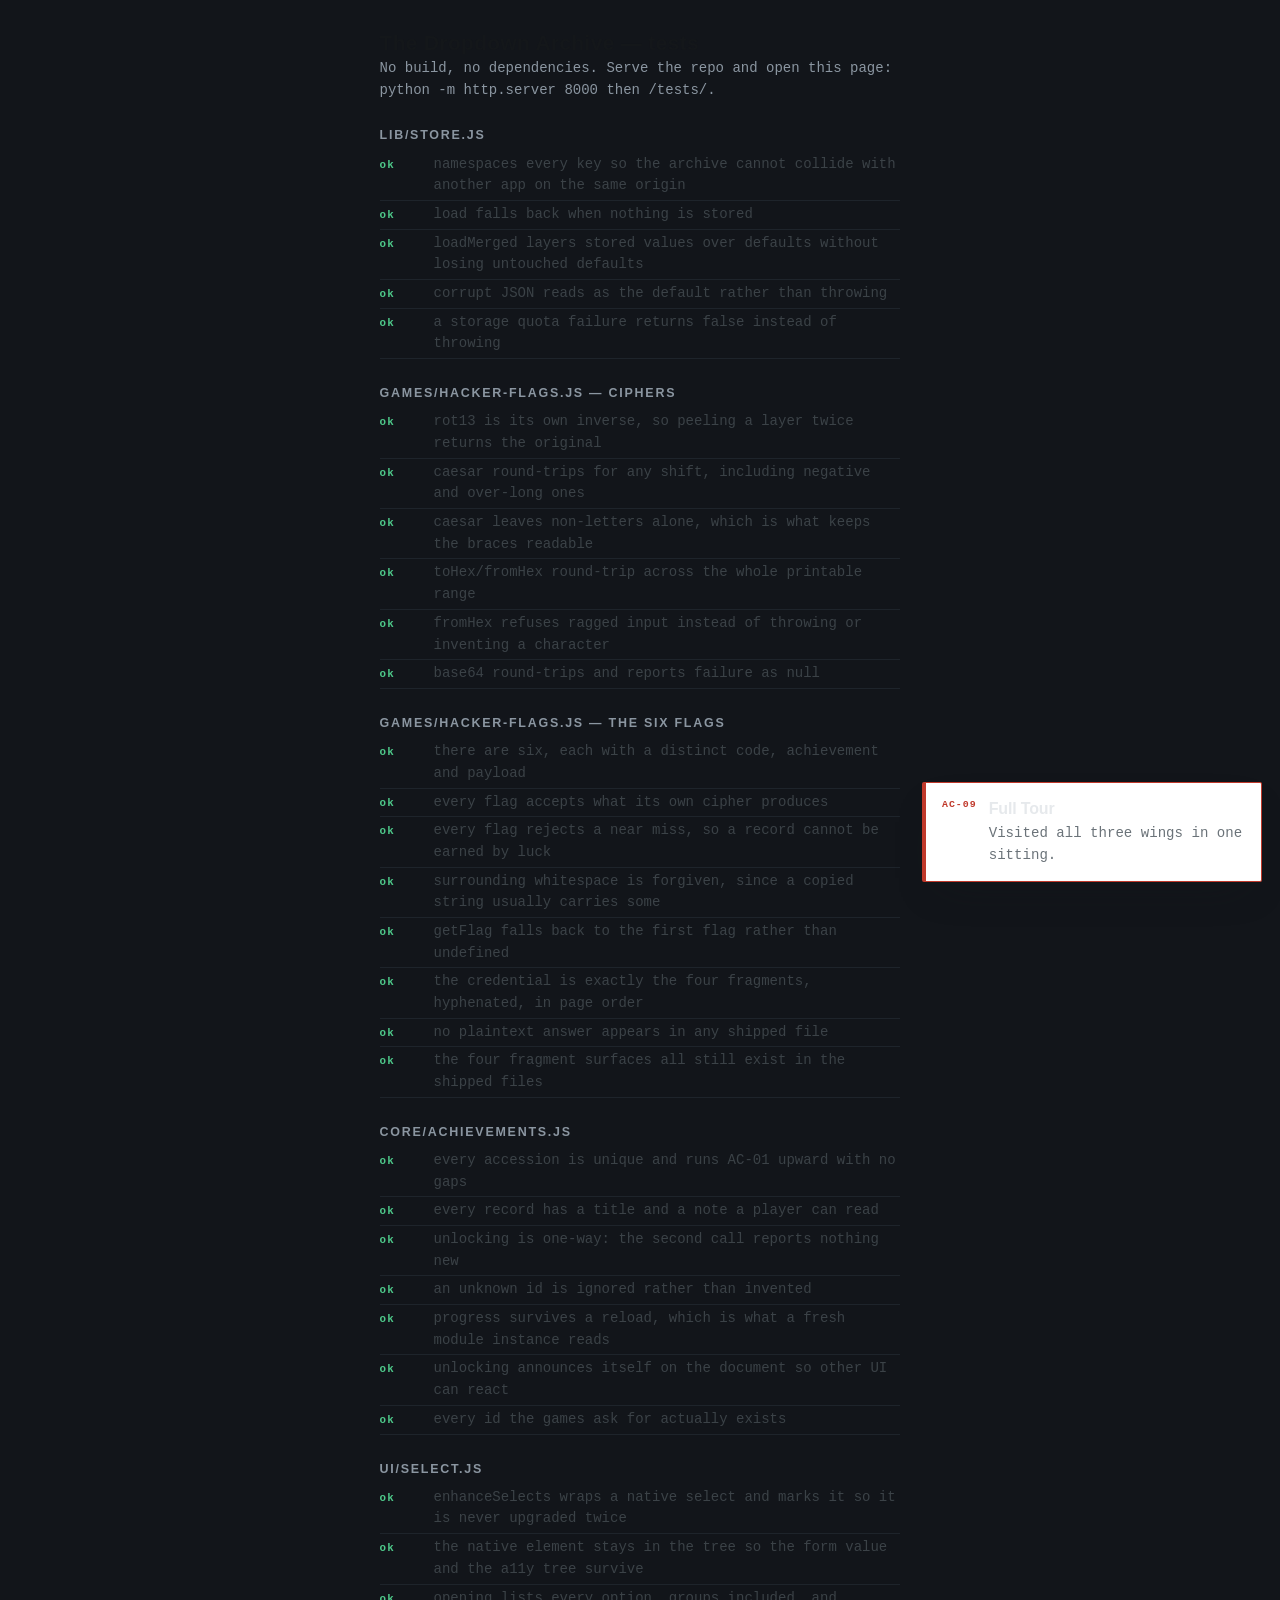
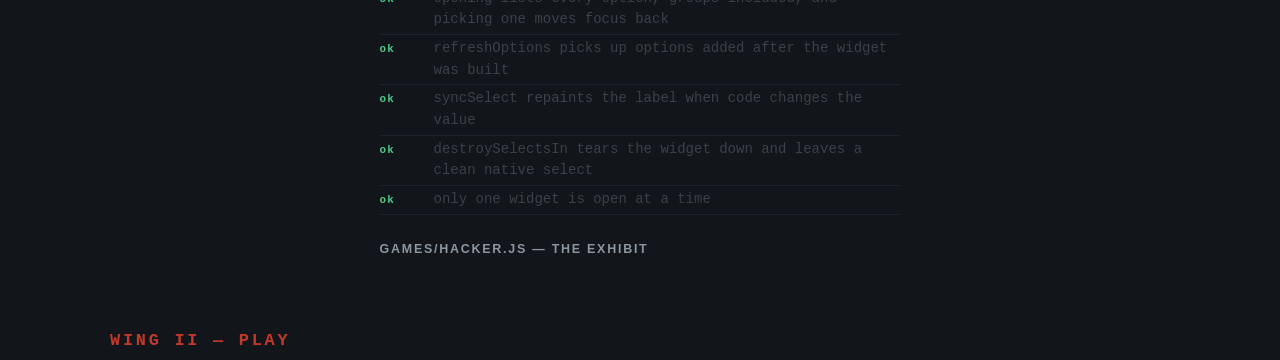
==== tests/index.html @ e746da43 "test: a buildless suite at /tests/, and the three bugs it found on its first run The site has no bui" ====
<!DOCTYPE html>
<html lang="en">
<head>
    <meta charset="utf-8">
    <meta name="viewport" content="width=device-width, initial-scale=1">
    <meta name="robots" content="noindex">
    <title>Tests — The Dropdown Archive</title>
    <!-- The shipped stylesheets, so a layout assertion measures the real CSS. -->
    <link rel="stylesheet" href="../css/tokens.css">
    <link rel="stylesheet" href="../css/main.css">
    <link rel="stylesheet" href="../css/nav.css">
    <link rel="stylesheet" href="../css/select.css">
    <link rel="stylesheet" href="../css/games.css">
    <style>
        /* The runner's own chrome, declared last so it survives whatever the
           site stylesheets do to p, h2 and body. A stylesheet that breaks the
           report is still visible; a stylesheet that breaks an exhibit is
           caught by the layout assertions. */
        body {
            margin: 0;
            padding: 32px 24px 96px;
            background: #12151a;
            color: #e6e9ec;
            font: 14px/1.55 ui-monospace, SFMono-Regular, Consolas, monospace;
        }

        main { max-width: 76ch; margin: 0 auto; }

        h1 { font-size: 1.3rem; letter-spacing: 0.02em; margin: 0 0 4px; }
        h2 { font-size: 0.78rem; letter-spacing: 0.14em; text-transform: uppercase; color: #8b96a1; margin: 28px 0 8px; }
        p { margin: 0; }
        .lede { color: #8b96a1; margin-bottom: 8px; }

        .row { display: grid; grid-template-columns: 44px 1fr; gap: 10px; padding: 3px 0; border-bottom: 1px solid #1e242b; align-items: baseline; }
        .row b { font-size: 0.68rem; letter-spacing: 0.1em; color: #4ec98a; }
        .row.is-fail b { color: #ff6b6b; }
        .row code { grid-column: 2; color: #ffb454; word-break: break-word; }
        .summary { margin-top: 22px; font-weight: 700; color: #4ec98a; }
        .summary.is-fail { color: #ff6b6b; }

        /* Games measure their own subtree, so the host has to be laid out. */
        .test-host { display: block; }
    </style>
</head>
<body>
    <main>
        <h1>The Dropdown Archive — tests</h1>
        <p class="lede">No build, no dependencies. Serve the repo and open this page:
            <code>python -m http.server 8000</code> then <code>/tests/</code>.</p>
        <div data-report></div>
    </main>

    <script type="module">
        import { run } from "./harness.js";
        import "./cases/store.js";
        import "./cases/ciphers.js";
        import "./cases/achievements.js";
        import "./cases/select.js";
        import "./cases/hacker.js";
        import "./cases/find-path.js";
        import "./cases/lazy-drop.js";
        import "./cases/docs.js";

        await run();
    </script>
</body>
</html>
---- css/tokens.css ----
@charset "utf-8";
/* ============================================================
   THE DROPDOWN ARCHIVE — tokens.css
   Design system for the whole archive. Every wing (Education,
   Games, Retro) derives its colour and type from this file and
   overrides only --accent. Nothing below hardcodes a colour.
   ============================================================ */

/* ---------- Reset ---------- */
*,
*::before,
*::after {
    margin: 0;
    padding: 0;
    box-sizing: border-box;
}

/* Any component that sets `display:` on itself would otherwise beat the
   UA's [hidden] rule, leaving closed menus painted. State it once, here. */
[hidden] { display: none !important; }

/* ============================================================
   PALETTE — "Reading room"
   A conservation reading room: cool paper, graphite rules,
   rubric red for anything interactive, cyanotype blue for the
   Education wing, manila for catalogue labels.
   Two fully-tuned themes; neither is an afterthought.
   ============================================================ */

:root {
    color-scheme: light;

    /* --- Typefaces: wide grotesque / reading serif / catalogue mono --- */
    --font-display: "Archivo", "Helvetica Neue", Helvetica, sans-serif;
    --font-body: "Newsreader", Georgia, "Times New Roman", serif;
    --font-mono: "Space Mono", ui-monospace, "Courier New", monospace;

    --size-h1: clamp(2.6rem, 6.4vw, 4.6rem);
    --size-h2: clamp(1.7rem, 3.4vw, 2.5rem);
    --size-h3: 1.22rem;
    --size-body: 1.043rem;
    --size-small: 0.9rem;
    --size-label: 0.68rem;

    --tracking-display: -0.028em;
    --tracking-label: 0.16em;

    /* --- Surfaces (light = "daylight reading room") --- */
    --paper: #e7e9e4;
    --surface: #f4f5f2;
    --surface-raised: #ffffff;
    --surface-sunken: #dcded8;
    --rule: #c6cac2;
    --rule-strong: #9aa096;

    /* --- Ink --- */
    --ink: #14171a;
    --ink-2: #3b4247;
    --ink-3: #6b7379;

    /* --- Accents --- */
    --rubric: #c0392b;
    --rubric-soft: rgba(192, 57, 43, 0.12);
    --cyanotype: #2c5c8a;
    --cyanotype-soft: rgba(44, 92, 138, 0.12);
    --manila: #d9c79b;
    --patina: #3f7d6e;
    --patina-soft: rgba(63, 125, 110, 0.14);

    /* Wing accent: what is interactive right now */
    --accent: var(--rubric);
    --accent-soft: var(--rubric-soft);
    --accent-ink: #ffffff;

    /* --- Semantic aliases used by every stylesheet --- */
    --bg: var(--paper);
    --panel: var(--surface);
    --panel-raised: var(--surface-raised);
    --text: var(--ink);
    --text-muted: var(--ink-2);
    --text-faint: var(--ink-3);
    --border: var(--rule);
    --border-strong: var(--rule-strong);
    --focus: var(--accent);

    /* "That was right", which is not the same fact as "that is interactive".
       --accent is the wing's colour, and in the games wing it is rubric red —
       so a solved row painted with --accent looks like a wrong answer. */
    --success: var(--patina);
    --success-soft: var(--patina-soft);

    /* --- Layout --- */
    --page-max: 1140px;
    --prose-max: 62ch;
    --gutter: clamp(20px, 4vw, 40px);
    --section-gap: clamp(48px, 7vw, 88px);
    --nav-height: 62px;

    /* --- Motion --- */
    --t-fast: 140ms cubic-bezier(0.2, 0, 0.2, 1);
    --t-med: 260ms cubic-bezier(0.2, 0, 0.2, 1);
    --t-slow: 460ms cubic-bezier(0.16, 1, 0.3, 1);
    --ease-unfold: cubic-bezier(0.16, 1, 0.3, 1);

    /* --- Depth (kept honest: paper does not glow) --- */
    --shadow-flat: 0 1px 0 rgba(20, 23, 26, 0.05);
    --shadow-pop: 0 18px 40px -22px rgba(20, 23, 26, 0.55);
    --radius: 2px;
}

/* ---------- Dark = "the vault": opened at night, lamp-lit ---------- */
[data-theme="dark"] {
    color-scheme: dark;

    --paper: #14171a;
    --surface: #1b1f23;
    --surface-raised: #23282d;
    --surface-sunken: #0f1214;
    --rule: #313840;
    --rule-strong: #4c555e;

    --ink: #e8eae6;
    --ink-2: #b3bab4;
    --ink-3: #838c92;

    --rubric: #ff6a55;
    --rubric-soft: rgba(255, 106, 85, 0.16);
    --cyanotype: #7fb4e5;
    --cyanotype-soft: rgba(127, 180, 229, 0.16);
    --manila: #c9b486;
    --patina: #6fc0a8;
    --patina-soft: rgba(111, 192, 168, 0.16);

    --accent-ink: #12151a;
    --shadow-pop: 0 22px 46px -24px rgba(0, 0, 0, 0.9);
}

/* ---------- Wing accents: one system, three rooms ---------- */
body[data-mode="education"] {
    --accent: var(--cyanotype);
    --accent-soft: var(--cyanotype-soft);
}

body[data-mode="games"] {
    --accent: var(--rubric);
    --accent-soft: var(--rubric-soft);
}

body[data-mode="retro"] {
    /* Retro is a deliberately loud exhibit; it owns its own palette
       but still inherits spacing, type scale and focus rings. */
    --accent: #ff2d95;
    --accent-soft: rgba(255, 45, 149, 0.18);
    --accent-ink: #14171a;
}

/* ---------- Wing III: the 1999 palette ----------
   Deliberately outside the theme system: this wing is a period
   exhibit, so its colours are fixed day or night, light or dark. */
:root {
    --retro-desktop: #008080;
    --retro-page: #d4d0c8;
    --retro-panel: #c0c0c0;
    --retro-ridge: outset;
    --retro-ridge-light: #ffffff;
    --retro-ridge-dark: #808080;
    --retro-ink: #000000;
    --retro-link: #0000ee;
    --retro-visited: #551a8b;
    --retro-font: "Times New Roman", Times, serif;
    --retro-font-mono: "Courier New", Courier, monospace;
}

/* ============================================================
   BASE
   ============================================================ */

html {
    font-size: 16px;
    scroll-behavior: smooth;
    -webkit-text-size-adjust: 100%;
}

body {
    font-family: var(--font-body);
    font-size: var(--size-body);
    line-height: 1.65;
    color: var(--text);
    background-color: var(--bg);
    min-height: 100vh;
    display: flex;
    flex-direction: column;
    transition: background-color var(--t-med), color var(--t-med);
}

h1, h2, h3, h4, h5, h6 {
    font-family: var(--font-display);
    font-weight: 700;
    line-height: 1.06;
    letter-spacing: var(--tracking-display);
    color: var(--text);
    text-wrap: balance;
}

h1 { font-size: var(--size-h1); font-stretch: 118%; }
h2 { font-size: var(--size-h2); font-stretch: 112%; }
h3 { font-size: var(--size-h3); font-stretch: 105%; letter-spacing: -0.012em; }
h4, h5, h6 { font-size: 1rem; font-stretch: 100%; }

p { margin-bottom: 1.1em; color: var(--text-muted); max-width: var(--prose-max); }
p:last-child { margin-bottom: 0; }

a { color: var(--accent); text-underline-offset: 3px; text-decoration-thickness: 1px; }
a:hover { color: var(--text); }

img, svg { display: block; max-width: 100%; }

button { font: inherit; color: inherit; }

::selection { background: var(--accent); color: var(--accent-ink); }

/* One focus treatment everywhere — never removed, always visible */
:focus-visible {
    outline: 2px solid var(--focus);
    outline-offset: 2px;
}

/* ---------- Utilities ---------- */
.u-page {
    width: 100%;
    max-width: var(--page-max);
    margin-inline: auto;
    padding-inline: var(--gutter);
}

.u-visually-hidden {
    position: absolute;
    width: 1px;
    height: 1px;
    padding: 0;
    margin: -1px;
    overflow: hidden;
    clip: rect(0 0 0 0);
    clip-path: inset(50%);
    white-space: nowrap;
    border: 0;
}

.u-skip {
    position: absolute;
    left: 12px;
    top: -60px;
    z-index: 2000;
    padding: 10px 16px;
    background: var(--accent);
    color: var(--accent-ink);
    font-family: var(--font-mono);
    font-size: var(--size-label);
    text-transform: uppercase;
    letter-spacing: var(--tracking-label);
    transition: top var(--t-fast);
}
.u-skip:focus { top: 12px; }

/* Catalogue label — the archive's structural voice.
   Carries a real accession number, never decorative. */
.meta-label,
.label {
    display: inline-flex;
    align-items: center;
    gap: 8px;
    font-family: var(--font-mono);
    font-size: var(--size-label);
    font-weight: 700;
    text-transform: uppercase;
    letter-spacing: var(--tracking-label);
    color: var(--text-faint);
}

.label--accent { color: var(--accent); }

/* Accession number chip: DD-004 style, used on every exhibit */
.accession {
    font-family: var(--font-mono);
    font-size: var(--size-label);
    font-weight: 700;
    letter-spacing: 0.1em;
    padding: 3px 7px;
    border: 1px solid var(--accent);
    color: var(--accent);
    background: var(--accent-soft);
    border-radius: var(--radius);
    white-space: nowrap;
}

/* Hairline rule with a catalogue tick */
.rule {
    border: 0;
    border-top: 1px solid var(--border);
    margin-block: var(--section-gap);
    position: relative;
}

/* ============================================================
   BUTTONS — square, inked, stamp-like
   ============================================================ */
.btn {
    display: inline-flex;
    align-items: center;
    justify-content: center;
    gap: 8px;
    padding: 12px 22px;
    font-family: var(--font-mono);
    font-size: var(--size-label);
    font-weight: 700;
    text-transform: uppercase;
    letter-spacing: var(--tracking-label);
    line-height: 1.2;
    color: var(--text);
    background: transparent;
    border: 1px solid var(--border-strong);
    border-radius: var(--radius);
    cursor: pointer;
    text-decoration: none;
    transition: background-color var(--t-fast), color var(--t-fast),
                border-color var(--t-fast), transform var(--t-fast);
}

.btn:hover {
    border-color: var(--accent);
    color: var(--accent);
}

.btn:active { transform: translateY(1px); }

.btn[disabled],
.btn[aria-disabled="true"] {
    opacity: 0.42;
    cursor: not-allowed;
    transform: none;
}

.btn--solid {
    background: var(--accent);
    border-color: var(--accent);
    color: var(--accent-ink);
}
.btn--solid:hover {
    background: var(--text);
    border-color: var(--text);
    color: var(--bg);
}

.btn--ghost {
    border-color: transparent;
    color: var(--text-muted);
    padding-inline: 10px;
}
.btn--ghost:hover { color: var(--accent); border-color: transparent; }

.btn--sm { padding: 8px 14px; }

/* ============================================================
   FOOTER
   ============================================================ */
.site-footer {
    margin-top: auto;
    border-top: 1px solid var(--border);
    background: var(--panel);
}

.site-footer__inner {
    max-width: var(--page-max);
    margin-inline: auto;
    padding: 26px var(--gutter);
    display: flex;
    flex-wrap: wrap;
    gap: 12px 28px;
    align-items: baseline;
    justify-content: space-between;
    font-family: var(--font-mono);
    font-size: var(--size-label);
    letter-spacing: 0.1em;
    text-transform: uppercase;
    color: var(--text-faint);
}

.site-footer a { color: var(--text-muted); text-decoration: none; }
.site-footer a:hover { color: var(--accent); }

/* ============================================================
   MOTION PREFERENCES
   ============================================================ */
@media (prefers-reduced-motion: reduce) {
    html { scroll-behavior: auto; }
    *,
    *::before,
    *::after {
        animation-duration: 0.001ms !important;
        animation-iteration-count: 1 !important;
        transition-duration: 0.001ms !important;
    }
}
---- css/main.css ----
@charset "utf-8";
/* ============================================================
   SHELL + HOME
   ============================================================ */

.wing {
	flex: 1;
	padding-bottom: var(--section-gap);
}

.wing:focus { outline: none; }

.load-error {
	max-width: 620px;
	margin: 80px auto;
	padding: 28px 30px;
	background: var(--panel);
	border: 1px solid var(--border);
	border-left: 3px solid var(--rubric);
}

.load-error h2 { font-size: 1.4rem; margin-bottom: 10px; }

.load-error code {
	font-family: var(--font-mono);
	font-size: 0.85em;
	padding: 2px 5px;
	background: var(--surface-sunken);
	border: 1px solid var(--border);
}

.load-error__hint { font-size: 0.92rem; }

/* ---------- Wing furniture (shared by all three wings) ---------- */
.wing-head {
	max-width: var(--page-max);
	margin-inline: auto;
	padding: clamp(36px, 6vw, 64px) var(--gutter) 0;
}

.wing-head h2 { margin: 12px 0 14px; }

.wing-head p { font-size: 1.06rem; }

.index {
	display: flex;
	flex-wrap: wrap;
	gap: 6px;
	max-width: var(--page-max);
	margin: 26px auto 0;
	padding-inline: var(--gutter);
}

.index__link {
	padding: 5px 9px;
	font-family: var(--font-mono);
	font-size: 0.62rem;
	letter-spacing: 0.06em;
	text-transform: uppercase;
	text-decoration: none;
	color: var(--text-faint);
	border: 1px solid var(--border);
	border-radius: var(--radius);
	transition: color var(--t-fast), border-color var(--t-fast);
}

.index__link:hover { color: var(--accent); border-color: var(--accent); }

.exhibit-tabs {
	display: flex;
	flex-wrap: wrap;
	gap: 2px;
	max-width: var(--page-max);
	margin: 30px auto 0;
	padding-inline: var(--gutter);
	border-bottom: 1px solid var(--border);
}

.exhibit-tab {
	display: inline-flex;
	align-items: baseline;
	gap: 9px;
	padding: 12px 16px;
	font-family: var(--font-display);
	font-size: 0.98rem;
	font-weight: 600;
	letter-spacing: -0.01em;
	text-decoration: none;
	color: var(--text-faint);
	border-bottom: 2px solid transparent;
	margin-bottom: -1px;
	transition: color var(--t-fast), border-color var(--t-fast);
}

.exhibit-tab:hover { color: var(--text); }

.exhibit-tab.is-on {
	color: var(--accent);
	border-bottom-color: var(--accent);
}

.exhibit-tab__accession {
	font-family: var(--font-mono);
	font-size: 0.6rem;
	letter-spacing: 0.08em;
	color: var(--text-faint);
}

.exhibit-tab.is-on .exhibit-tab__accession { color: var(--accent); }

/* ============================================================
   HOME — the reading-room desk
   ============================================================ */

.hero {
	padding: clamp(48px, 9vw, 104px) 0 clamp(40px, 6vw, 64px);
	border-bottom: 1px solid var(--border);
}

.hero__eyebrow { margin-bottom: clamp(26px, 4vw, 40px); }

/* ---------- The catalogue drawer: signature element ---------- */
.drawer {
	position: relative;
	width: min(400px, 100%);
	margin-bottom: clamp(30px, 5vw, 46px);
}

/* Trigger chrome, hover/open ring and caret come from select.css, where every
   dropdown in the archive shares them. Only the drawer's own proportions. */
.drawer__trigger {
	gap: 14px;
	width: 100%;
	padding: 16px 18px;
	font-family: var(--font-body);
	font-size: 1.05rem;
}

.drawer__code {
	flex: none;
	min-width: 34px;
	padding: 3px 7px;
	font-family: var(--font-mono);
	font-size: 0.62rem;
	font-weight: 700;
	letter-spacing: 0.1em;
	text-align: center;
	color: var(--accent);
	background: var(--accent-soft);
	border: 1px solid var(--accent);
}

.drawer__value { flex: 1; }

.drawer__list {
	position: absolute;
	z-index: 50;
	top: calc(100% + 6px);
	left: 0;
	right: 0;
	padding: 5px;
	list-style: none;
	background: var(--panel-raised);
	border: 1px solid var(--border-strong);
	border-top: 3px solid var(--accent);
	border-radius: var(--radius);
	box-shadow: var(--shadow-pop);
	transform-origin: top center;
	animation: unfold var(--t-med) var(--ease-unfold) both;
}

.drawer__item {
	display: grid;
	grid-template-columns: 30px 1fr;
	gap: 2px 12px;
	padding: 11px 12px;
	cursor: pointer;
	border-left: 2px solid transparent;
}

.drawer__item:hover { background: var(--accent-soft); }

.drawer__item.is-active {
	background: var(--accent-soft);
	border-left-color: var(--accent);
}

.drawer__item .drawer__code { justify-self: start; }

.drawer__name {
	font-family: var(--font-display);
	font-size: 1.02rem;
	font-weight: 600;
	letter-spacing: -0.01em;
}

.drawer__note {
	grid-column: 2;
	font-size: 0.86rem;
	color: var(--text-faint);
}

/* ---------- Hero type ---------- */
.hero__title {
	font-size: var(--size-h1);
	font-stretch: 122%;
	font-weight: 800;
	line-height: 0.98;
	margin-bottom: 22px;
}

.hero__lead {
	font-size: 1.14rem;
	line-height: 1.62;
	max-width: 58ch;
	margin-bottom: 30px;
}

.hero__actions { display: flex; flex-wrap: wrap; gap: 10px; }

/* ---------- Wings grid ---------- */
.wings { padding: clamp(40px, 6vw, 64px) var(--gutter) 0; }

.wings__grid {
	display: grid;
	grid-template-columns: repeat(auto-fit, minmax(268px, 1fr));
	gap: 1px;
	background: var(--border);
	border: 1px solid var(--border);
}

.wings__grid .wing {
	display: grid;
	align-content: start;
	gap: 10px;
	padding: clamp(22px, 3vw, 32px);
	background: var(--panel);
	text-decoration: none;
	color: inherit;
	transition: background-color var(--t-med);
}

.wings__grid .wing:hover { background: var(--panel-raised); }

.wings__grid .wing h3 {
	font-size: 1.5rem;
	font-stretch: 112%;
	margin: 2px 0 0;
}

.wings__grid .wing p { font-size: 0.96rem; margin: 0; }

.wing__count {
	margin-top: 8px;
	font-family: var(--font-mono);
	font-size: 0.62rem;
	letter-spacing: 0.12em;
	text-transform: uppercase;
	color: var(--text-faint);
}

.wings__grid .wing:hover .wing__count { color: var(--accent); }

/* ---------- Ledger ---------- */
.ledger { padding-top: clamp(36px, 5vw, 56px); }

.ledger__grid {
	display: grid;
	grid-template-columns: repeat(auto-fit, minmax(300px, 1fr));
	gap: 1px;
	background: var(--border);
	border: 1px solid var(--border);
}

.ledger__card {
	padding: clamp(22px, 3vw, 30px);
	background: var(--panel);
}

.ledger__card > .label { margin-bottom: 14px; }

.ledger__stat {
	font-family: var(--font-display);
	font-size: 2.2rem;
	font-weight: 800;
	font-stretch: 115%;
	letter-spacing: -0.03em;
	line-height: 1;
	color: var(--accent);
	margin-bottom: 6px;
}

.ledger__note { font-size: 0.92rem; margin-bottom: 16px; }

.pick__link {
	display: grid;
	gap: 8px;
	text-decoration: none;
}

.pick__title {
	font-family: var(--font-display);
	font-size: 1.28rem;
	font-weight: 700;
	font-stretch: 108%;
	letter-spacing: -0.02em;
	color: var(--text);
}

.pick__link:hover .pick__title { color: var(--accent); }

.pick__meta {
	font-family: var(--font-mono);
	font-size: 0.66rem;
	letter-spacing: 0.06em;
	text-transform: uppercase;
	color: var(--text-faint);
	margin: 0;
}

.pick__loading { color: var(--text-faint); font-style: italic; }

@media (max-width: 620px) {
	.hero__title { font-stretch: 108%; }
	.drawer__item { grid-template-columns: 1fr; }
	.drawer__item .drawer__note { grid-column: 1; }
}
---- css/nav.css ----
/* ============================================================
   HEADER, PALETTE, RECORDS, TOASTS
   ============================================================ */

.site-header {
	position: sticky;
	top: 0;
	z-index: 100;
	background: var(--panel);
	border-bottom: 1px solid var(--border);
	backdrop-filter: blur(8px);
}

.nav {
	display: flex;
	align-items: center;
	gap: clamp(14px, 3vw, 34px);
	max-width: var(--page-max);
	margin-inline: auto;
	padding: 0 var(--gutter);
	height: var(--nav-height);
}

.nav__brand {
	font-family: var(--font-display);
	font-size: 0.86rem;
	font-weight: 800;
	font-stretch: 112%;
	letter-spacing: 0.06em;
	text-transform: uppercase;
	text-decoration: none;
	color: var(--text);
	white-space: nowrap;
}

.nav__brand span {
	color: var(--accent);
	font-weight: 400;
}

.nav__wings {
	display: flex;
	gap: 4px;
	list-style: none;
	margin-right: auto;
}

.nav__link {
	display: block;
	padding: 7px 11px;
	font-family: var(--font-mono);
	font-size: 0.68rem;
	letter-spacing: 0.09em;
	text-transform: uppercase;
	text-decoration: none;
	color: var(--text-faint);
	border: 1px solid transparent;
	border-radius: var(--radius);
	transition: color var(--t-fast), border-color var(--t-fast);
}

.nav__link:hover { color: var(--text); border-color: var(--border); }

.nav__link.is-on {
	color: var(--accent);
	border-bottom-color: var(--accent);
}

.nav__tools {
	display: flex;
	align-items: center;
	gap: clamp(8px, 1.6vw, 18px);
}

.nav__palette {
	display: inline-flex;
	align-items: center;
	gap: 9px;
	padding: 7px 11px;
	font-family: var(--font-mono);
	font-size: 0.68rem;
	letter-spacing: 0.09em;
	text-transform: uppercase;
	color: var(--text-faint);
	background: transparent;
	border: 1px solid var(--border);
	border-radius: var(--radius);
	cursor: pointer;
	transition: color var(--t-fast), border-color var(--t-fast);
}

.nav__palette:hover { color: var(--accent); border-color: var(--accent); }

.kbd-hint {
	padding: 2px 5px;
	font-size: 0.6rem;
	color: var(--text-faint);
	background: var(--surface-sunken);
	border: 1px solid var(--border);
	border-radius: 2px;
}

.nav__mode { display: flex; align-items: center; gap: 9px; }

.nav__mode-label {
	font-family: var(--font-mono);
	font-size: 0.62rem;
	letter-spacing: 0.14em;
	text-transform: uppercase;
	color: var(--text-faint);
}

.nav__mode .sel { min-width: 168px; }

.nav__mode .sel__trigger {
	min-width: 168px;
	padding: 6px 10px;
	font-size: 0.66rem;
	letter-spacing: 0.09em;
	text-transform: uppercase;
	background: transparent;
	border-color: var(--border);
}

.nav__mode .sel__option { font-size: 0.68rem; text-transform: uppercase; }

.nav__theme {
	display: inline-flex;
	align-items: center;
	gap: 7px;
	padding: 7px 10px;
	font-family: var(--font-mono);
	font-size: 0.66rem;
	letter-spacing: 0.09em;
	text-transform: uppercase;
	color: var(--text-faint);
	background: transparent;
	border: 1px solid transparent;
	border-radius: var(--radius);
	cursor: pointer;
	transition: color var(--t-fast), border-color var(--t-fast);
}

.nav__theme:hover { color: var(--accent); border-color: var(--border); }

.nav__theme-mark { font-size: 0.9rem; }

@media (max-width: 900px) {
	.nav { flex-wrap: wrap; height: auto; padding-block: 10px; gap: 10px; }
	.nav__wings { order: 3; width: 100%; margin-right: 0; overflow-x: auto; }
	.nav__tools { margin-left: auto; }
	.nav__mode-label { display: none; }
	.nav__theme span:not(.nav__theme-mark):not(.u-visually-hidden) { display: none; }
}

/* ============================================================
   COMMAND PALETTE
   ============================================================ */
.palette,
.records {
	width: min(620px, calc(100vw - 32px));
	padding: 0;
	color: var(--text);
	background: var(--panel-raised);
	border: 1px solid var(--border-strong);
	border-radius: var(--radius);
	box-shadow: var(--shadow-pop);
}

.palette::backdrop,
.records::backdrop {
	background: rgba(12, 14, 16, 0.55);
	backdrop-filter: blur(2px);
}

.palette__search { padding: 14px 16px; border-bottom: 1px solid var(--border); }

.palette__search input {
	width: 100%;
	padding: 6px 0;
	font-family: var(--font-body);
	font-size: 1.1rem;
	color: var(--text);
	background: transparent;
	border: 0;
}

.palette__search input:focus { outline: none; }
.palette__search input::placeholder { color: var(--text-faint); }

.palette__results {
	max-height: min(52vh, 420px);
	overflow-y: auto;
	padding: 6px;
	list-style: none;
}

.palette__row {
	display: grid;
	grid-template-columns: 74px 1fr auto;
	align-items: center;
	gap: 12px;
	padding: 9px 10px;
	cursor: pointer;
	border-left: 2px solid transparent;
}

.palette__row:hover { background: var(--accent-soft); }

.palette__row.is-active {
	background: var(--accent-soft);
	border-left-color: var(--accent);
}

.palette__title { font-size: 0.98rem; }

.palette__meta {
	font-family: var(--font-mono);
	font-size: 0.62rem;
	letter-spacing: 0.08em;
	text-transform: uppercase;
	color: var(--text-faint);
}

.palette__empty { padding: 18px 12px; color: var(--text-faint); font-style: italic; }

.palette__foot {
	margin: 0;
	padding: 10px 16px;
	font-family: var(--font-mono);
	font-size: 0.6rem;
	letter-spacing: 0.1em;
	text-transform: uppercase;
	color: var(--text-faint);
	border-top: 1px solid var(--border);
}

/* ============================================================
   RECORD BOOK
   ============================================================ */
.records { padding: 26px 26px 22px; }

.records__title { font-size: 1.5rem; margin-bottom: 6px; }

.records__lead { font-size: 0.95rem; margin-bottom: 18px; }

.records__list { list-style: none; margin-bottom: 20px; }

.record {
	display: grid;
	grid-template-columns: 62px 1fr auto;
	align-items: baseline;
	gap: 12px;
	padding: 11px 0;
	border-bottom: 1px solid var(--border);
}

.record__body { display: grid; gap: 2px; }

.record__body strong { font-family: var(--font-display); font-size: 1rem; }

.record__body span { font-size: 0.9rem; color: var(--text-faint); }

.record__state {
	font-family: var(--font-mono);
	font-size: 0.6rem;
	letter-spacing: 0.1em;
	text-transform: uppercase;
	color: var(--text-faint);
}

.record.is-unlocked .record__state { color: var(--accent); }

.record.is-unlocked .accession { border-color: var(--accent); }

.record:not(.is-unlocked) .record__body strong { color: var(--text-faint); }

/* ============================================================
   ACHIEVEMENT TOASTS
   ============================================================ */
.achievement-host {
	position: fixed;
	right: 18px;
	bottom: 18px;
	z-index: 300;
	display: grid;
	gap: 10px;
	pointer-events: none;
}

.achievement {
	display: grid;
	grid-template-columns: auto 1fr;
	gap: 12px;
	width: min(340px, calc(100vw - 36px));
	padding: 14px 16px;
	background: var(--panel-raised);
	border: 1px solid var(--accent);
	border-left-width: 4px;
	border-radius: var(--radius);
	box-shadow: var(--shadow-pop);
	animation: toast-in var(--t-slow) var(--ease-unfold) both;
}

.achievement.is-leaving {
	animation: toast-out 300ms ease-in both;
}

.achievement__accession {
	font-family: var(--font-mono);
	font-size: 0.62rem;
	font-weight: 700;
	letter-spacing: 0.1em;
	color: var(--accent);
}

.achievement__title {
	display: block;
	font-family: var(--font-display);
	font-size: 1rem;
	letter-spacing: -0.01em;
}

.achievement__note {
	margin: 2px 0 0;
	font-size: 0.88rem;
	color: var(--text-faint);
}

@keyframes toast-in {
	from { opacity: 0; transform: translateY(14px) rotate(-1deg); }
	to   { opacity: 1; transform: translateY(0) rotate(0); }
}

@keyframes toast-out {
	to { opacity: 0; transform: translateY(10px); }
}
---- css/select.css ----
@charset "utf-8";
/* ============================================================
   SELECT & MENUS — the subject of the archive, so it gets the
   most care. The signature device is the unfold: options arrive
   from the trigger like a folded card opening, staggered by index.
   ============================================================ */

/* ---------- ArchiveSelect (upgraded native <select>) ---------- */
.sel {
	position: relative;
	display: inline-block;
	max-width: 100%;
}

/* Every dropdown in the archive wears the same trigger: the upgraded native
   select (.sel), the hand-authored listbox (.pick) and the home-page drawer
   (.drawer). Their shared chrome is declared once here and varied per
   component below, so a change to the house style is one edit, not three. */
.sel__trigger,
.pick__trigger,
.drawer__trigger {
	display: flex;
	align-items: center;
	text-align: left;
	color: var(--text);
	background: var(--panel-raised);
	border: 1px solid var(--border-strong);
	border-radius: var(--radius);
	cursor: pointer;
	transition: border-color var(--t-fast), box-shadow var(--t-fast);
}

.sel__trigger:hover,
.pick__trigger:hover,
.drawer__trigger:hover { border-color: var(--accent); }

.sel.is-open .sel__trigger,
.pick.is-open .pick__trigger,
.drawer.is-open .drawer__trigger {
	border-color: var(--accent);
	box-shadow: 0 0 0 3px var(--accent-soft);
}

.sel__trigger {
	justify-content: space-between;
	gap: 14px;
	min-width: 220px;
	padding: 11px 14px;
	font-family: var(--font-mono);
	font-size: 0.78rem;
	letter-spacing: 0.04em;
}

.sel__value { flex: 1; }

.sel__value.is-placeholder { color: var(--text-faint); }

/* The caret is a folded corner: two borders rotated 45deg, flipping to -135deg
   when its owner opens. Same shape everywhere, only the size differs. */
.sel__caret,
.pick__caret,
.drawer__caret {
	flex: none;
	border-right: 1.5px solid currentColor;
	border-bottom: 1.5px solid currentColor;
	transform: translateY(-2px) rotate(45deg);
	transition: transform var(--t-med) var(--ease-unfold);
}

.sel__caret,
.drawer__caret { width: 9px; height: 9px; }

.sel__caret { position: relative; }

.sel.is-open .sel__caret,
.pick.is-open .pick__caret,
.mega.is-open .pick__caret,
.drawer.is-open .pick__caret,
.drawer.is-open .drawer__caret { transform: translateY(2px) rotate(-135deg); }

/* One unfold panel for the select and both hand-authored lists; only the
   height budget differs (.drawer__list is deliberately its own shape). */
.sel__menu,
.pick__list,
.combo__list {
	position: absolute;
	z-index: 60;
	top: calc(100% + 5px);
	left: 0;
	min-width: 100%;
	overflow-y: auto;
	padding: 5px;
	background: var(--panel-raised);
	border: 1px solid var(--border-strong);
	border-radius: var(--radius);
	box-shadow: var(--shadow-pop);
	transform-origin: top left;
	animation: unfold var(--t-med) var(--ease-unfold) both;
}

/* The height budget is a custom property rather than a fixed max-height: a
   menu whose trigger sits low in the viewport (or one that is drifting around
   it, js/ui/float.js) has to shrink to the room actually left, and ArchiveSelect
   writes --menu-room every frame while a menu is open. 290px stays the ceiling. */
.sel__menu { max-height: min(290px, var(--menu-room, 100vh)); }

/* No room below, more room above: unfold upwards instead of off the screen. */
.sel__menu.is-up {
	top: auto;
	bottom: calc(100% + 5px);
	transform-origin: bottom left;
	animation-name: unfold-up;
}

.sel__option {
	padding: 9px 11px;
	font-family: var(--font-mono);
	font-size: 0.76rem;
	letter-spacing: 0.02em;
	white-space: nowrap;
	color: var(--text-muted);
	cursor: pointer;
	border-left: 2px solid transparent;
	transition: background-color var(--t-fast), color var(--t-fast), border-color var(--t-fast);
}

.sel__option:hover { background: var(--accent-soft); color: var(--text); }

.sel__option.is-active {
	background: var(--accent-soft);
	color: var(--text);
	border-left-color: var(--accent);
}

.sel__option.is-selected {
	color: var(--accent);
	font-weight: 700;
}

.sel__option.is-disabled {
	opacity: 0.4;
	cursor: default;
	text-decoration: line-through;
}

/* Group headers come from <optgroup label="…">, so a long list can be scanned
   in the custom widget exactly as it would be in the native one. They are
   aria-hidden: the option's own accessible name already carries the group
   through the native select, and a widget that announced every heading would
   read like a table of contents on the way to the one line you wanted. */
.sel__group {
	padding: 10px 11px 4px;
	font-family: var(--font-mono);
	font-size: 0.6rem;
	letter-spacing: 0.14em;
	text-transform: uppercase;
	color: var(--text-faint);
	border-top: 1px solid var(--border);
	margin-top: 5px;
	white-space: nowrap;
}

.sel__group:first-child {
	border-top: 0;
	margin-top: 0;
	padding-top: 2px;
}

/* ---------- The unfold ---------- */
@keyframes unfold {
	from { opacity: 0; transform: perspective(700px) rotateX(-28deg) translateY(-6px); }
	to   { opacity: 1; transform: perspective(700px) rotateX(0) translateY(0); }
}

@keyframes unfold-up {
	from { opacity: 0; transform: perspective(700px) rotateX(28deg) translateY(6px); }
	to   { opacity: 1; transform: perspective(700px) rotateX(0) translateY(0); }
}

@keyframes unfold-item {
	from { opacity: 0; transform: translateY(-5px); }
	to   { opacity: 1; transform: translateY(0); }
}

.sel__option,
.pick__item,
.combo__item,
.drawer__item {
	animation: unfold-item var(--t-med) var(--ease-unfold) both;
}

.sel__option:nth-child(1), .pick__item:nth-child(1), .combo__item:nth-child(1), .drawer__item:nth-child(1) { animation-delay: 20ms; }
.sel__option:nth-child(2), .pick__item:nth-child(2), .combo__item:nth-child(2), .drawer__item:nth-child(2) { animation-delay: 50ms; }
.sel__option:nth-child(3), .pick__item:nth-child(3), .combo__item:nth-child(3), .drawer__item:nth-child(3) { animation-delay: 80ms; }
.sel__option:nth-child(4), .pick__item:nth-child(4), .combo__item:nth-child(4), .drawer__item:nth-child(4) { animation-delay: 110ms; }
.sel__option:nth-child(5), .pick__item:nth-child(5), .combo__item:nth-child(5), .drawer__item:nth-child(5) { animation-delay: 140ms; }
.sel__option:nth-child(n + 6), .pick__item:nth-child(n + 6), .combo__item:nth-child(n + 6) { animation-delay: 170ms; }

/* ---------- Variant: exhibit demo ---------- */
.sel--demo .sel__trigger {
	min-width: min(340px, 100%);
	font-family: var(--font-body);
	font-size: 1rem;
	letter-spacing: 0;
	padding: 13px 16px;
}

.sel--demo .sel__option {
	font-family: var(--font-body);
	font-size: 0.97rem;
	white-space: normal;
	padding: 10px 13px;
}

/* ---------- Variant: game board ---------- */
.sel--game .sel__trigger {
	min-width: min(260px, 100%);
	font-family: var(--font-body);
	font-size: 1rem;
	letter-spacing: 0;
	padding: 12px 15px;
	background: var(--panel);
}

.sel--game .sel__option {
	font-family: var(--font-body);
	font-size: 0.97rem;
	white-space: normal;
}

/* ---------- Hand-authored listbox (.pick) ---------- */
.pick { position: relative; display: inline-block; max-width: 100%; }

.pick__trigger {
	justify-content: space-between;
	gap: 16px;
	/* A percentage floor cannot work here: the .pick wrapper is
	   shrink-to-fit, so 100% is indefinite and the floor collapsed to zero —
	   the trigger then sized itself to its own text and changed width on every
	   selection ("No tags selected" 166px, "1 selected" 125px). A definite
	   width keeps the control still while its value changes. */
	width: min(320px, calc(100vw - 96px));
	padding: 13px 16px;
	font-family: var(--font-body);
	font-size: 1rem;
}

/* Long values ellipsize rather than growing the trigger or pushing the caret. */
.pick__value {
	flex: 1;
	min-width: 0;
	white-space: nowrap;
	overflow: hidden;
	text-overflow: ellipsis;
}

.pick__caret { width: 8px; height: 8px; }

/* Both lists are <ul>, so they shed the bullets the .sel div never had. */
.pick__list,
.combo__list {
	max-height: 300px;
	list-style: none;
}

.pick__item {
	padding: 10px 12px;
	font-size: 0.98rem;
	color: var(--text-muted);
	cursor: pointer;
	border-left: 2px solid transparent;
	transition: background-color var(--t-fast), color var(--t-fast), border-color var(--t-fast);
}

.pick__item:hover { background: var(--accent-soft); color: var(--text); }

.pick__item.is-active {
	background: var(--accent-soft);
	color: var(--text);
	border-left-color: var(--accent);
}

.pick__item.is-selected,
.pick__item[aria-selected="true"] {
	color: var(--accent);
	font-weight: 600;
}

.pick__item[aria-selected="true"]::before {
	content: "✓ ";
	color: var(--accent);
}

/* ---------- Mega menu ---------- */
.mega { position: relative; display: inline-block; }

.mega__trigger {
	display: inline-flex;
	align-items: center;
	gap: 12px;
	padding: 12px 18px;
	font-family: var(--font-mono);
	font-size: 0.76rem;
	text-transform: uppercase;
	letter-spacing: 0.1em;
	background: var(--panel-raised);
	border: 1px solid var(--border-strong);
	border-radius: var(--radius);
	cursor: pointer;
}

.mega__trigger:hover { border-color: var(--accent); color: var(--accent); }

.mega__panel {
	position: absolute;
	z-index: 70;
	top: calc(100% + 6px);
	left: 0;
	display: grid;
	/* Tracks shrink to 0 so a long label wraps instead of pushing the last
	   column past the panel border. */
	grid-template-columns: repeat(3, minmax(0, 1fr));
	gap: 26px;
	/* A fixed 420px could not hold 3 x 140px columns + 2 x 26px gaps + 48px
	   padding, so "Records" hung 104px outside the box. Sizing the width from
	   the columns keeps the two in agreement however many links are added;
	   the floor keeps it reading as a mega menu rather than a tooltip. */
	width: max-content;
	min-width: min(420px, calc(100vw - 32px));
	max-width: calc(100vw - 32px);
	padding: 22px 24px;
	background: var(--panel-raised);
	border: 1px solid var(--border-strong);
	border-left: 3px solid var(--accent);
	border-radius: var(--radius);
	box-shadow: var(--shadow-pop);
	transform-origin: top left;
	animation: unfold var(--t-med) var(--ease-unfold) both;
}

.mega__col ul { list-style: none; }

.mega__col li { margin-bottom: 9px; }

.mega__col a {
	font-size: 0.95rem;
	color: var(--text-muted);
	text-decoration: none;
	border-bottom: 1px solid transparent;
}

.mega__col a:hover { color: var(--accent); border-bottom-color: var(--accent); }

/* Three columns will not fit a phone, so the panel becomes a bottom sheet
   rather than a horizontal scroll. */
@media (max-width: 640px) {
	.mega__panel {
		position: fixed;
		top: auto;
		left: 12px;
		right: 12px;
		bottom: 12px;
		/* left/right pin the sheet, so the desktop width rules must not
		   survive here — a 420px floor would overflow a 390px phone. */
		width: auto;
		min-width: 0;
		max-width: none;
		max-height: 65vh;
		overflow-y: auto;
		grid-template-columns: 1fr;
		gap: 18px;
		transform-origin: bottom center;
	}
}

/* ---------- Combobox ---------- */
.combo { position: relative; max-width: 460px; }

.combo__input {
	width: 100%;
	padding: 13px 16px;
	font-family: var(--font-body);
	font-size: 1rem;
	color: var(--text);
	background: var(--panel-raised);
	border: 1px solid var(--border-strong);
	border-radius: var(--radius);
}

.combo__input::placeholder { color: var(--text-faint); }

.combo__input:hover { border-color: var(--accent); }

.combo__list { max-height: 260px; }

.combo__item {
	padding: 9px 12px;
	font-size: 0.95rem;
	color: var(--text-muted);
	cursor: pointer;
	border-left: 2px solid transparent;
}

.combo__item:hover { background: var(--accent-soft); color: var(--text); }

.combo__item.is-active {
	background: var(--accent-soft);
	color: var(--text);
	border-left-color: var(--accent);
}

/* ---------- Retro variant: 1999 wins the argument ---------- */
.sel--retro .sel__trigger {
	min-width: 190px;
	font-family: var(--font-mono);
	font-size: 0.8rem;
	font-weight: 700;
	color: #00e5ff;
	background: #10001f;
	border: 3px ridge #c0c0c0;
	border-radius: 0;
}

.sel--retro.is-open .sel__trigger {
	box-shadow: none;
	border-color: #ff2d95;
	color: #ffe800;
}

.sel--retro .sel__menu {
	min-width: 100%;
	padding: 0;
	background: #10001f;
	border: 3px ridge #c0c0c0;
	border-radius: 0;
	animation: none;
}

.sel--retro .sel__option {
	font-family: var(--font-mono);
	font-size: 0.78rem;
	color: #00e5ff;
	border-left: 0;
	border-bottom: 1px dotted #4b0082;
}

.sel--retro .sel__option:hover,
.sel--retro .sel__option.is-active {
	background: #ff2d95;
	color: #ffff00;
}

.sel--retro .sel__option.is-selected { color: #ffe800; }
---- css/games.css ----
@charset "utf-8";
/* ============================================================
   WING II — GAMES
   ============================================================ */

.game {
	max-width: var(--page-max);
	margin-inline: auto;
	padding: clamp(30px, 5vw, 48px) var(--gutter);
	scroll-margin-top: calc(var(--nav-height) + 16px);
}

.game__head {
	display: grid;
	grid-template-columns: minmax(0, 1fr) auto;
	gap: clamp(18px, 3vw, 40px);
	align-items: start;
	padding-bottom: 22px;
	border-bottom: 1px solid var(--border);
}

.game__head h3 {
	font-size: clamp(1.5rem, 3vw, 2rem);
	font-stretch: 112%;
	margin-bottom: 8px;
}

.game__head p { font-size: 1rem; }

.statline {
	display: flex;
	flex-wrap: wrap;
	gap: 1px;
	background: var(--border);
	border: 1px solid var(--border);
}

.statline > div {
	min-width: 84px;
	padding: 10px 14px;
	background: var(--panel);
}

.statline dt {
	font-family: var(--font-mono);
	font-size: 0.58rem;
	letter-spacing: 0.12em;
	text-transform: uppercase;
	color: var(--text-faint);
}

.statline dd {
	font-family: var(--font-display);
	font-size: 1.35rem;
	font-weight: 800;
	font-stretch: 112%;
	letter-spacing: -0.02em;
	font-variant-numeric: tabular-nums;
	color: var(--accent);
}

/* The bank is the one number on the site with no ceiling, and while it sat in
   the statline it sized the head's auto column: every banked million walked the
   other readouts — and the board underneath — sideways. It gets a band of its
   own across the page, so there is nothing on its row to push. Tabular figures
   keep the digits from shuffling as they tick, and the clamp lets it scale down
   rather than overflow a phone. */
.bank {
	display: flex;
	flex-wrap: wrap;
	align-items: baseline;
	gap: 6px 14px;
	margin: 20px 0 0;
	padding: 12px 16px;
	border: 1px solid var(--border);
	background: var(--panel);
}

.bank__label {
	font-family: var(--font-mono);
	font-size: 0.58rem;
	letter-spacing: 0.12em;
	text-transform: uppercase;
	color: var(--text-faint);
}

.bank__value {
	flex: 1 1 auto;
	min-width: 0;
	font-family: var(--font-display);
	font-size: clamp(1.9rem, 7vw, 3.2rem);
	font-weight: 800;
	font-stretch: 112%;
	letter-spacing: -0.02em;
	font-variant-numeric: tabular-nums;
	line-height: 1.06;
	white-space: nowrap;
	text-align: right;
	color: var(--accent);
}

.game__toolbar {
	display: flex;
	flex-wrap: wrap;
	align-items: center;
	gap: 10px;
	margin: 22px 0 14px;
}

.switch {
	display: inline-flex;
	border: 1px solid var(--border-strong);
	border-radius: var(--radius);
	overflow: hidden;
}

.switch__opt {
	padding: 9px 15px;
	font-family: var(--font-mono);
	font-size: 0.66rem;
	letter-spacing: 0.08em;
	text-transform: uppercase;
	color: var(--text-faint);
	background: transparent;
	border: 0;
	cursor: pointer;
}

.switch__opt + .switch__opt { border-left: 1px solid var(--border); }

.switch__opt:hover { color: var(--text); }

.switch__opt.is-on {
	background: var(--accent);
	color: var(--accent-ink);
}

/* Find the Path's set picker sits above the difficulty switch and is a real
   dropdown, because fifty named sets are a menu rather than fifty buttons. Its
   label is the accessible name ArchiveSelect reads for the widget. */
.fp-sets {
	display: flex;
	flex-wrap: wrap;
	align-items: center;
	gap: 10px 12px;
	margin: 22px 0 0;
}

.fp-sets__label {
	font-family: var(--font-mono);
	font-size: 0.66rem;
	letter-spacing: 0.1em;
	text-transform: uppercase;
	color: var(--text-faint);
}

.fp-sets .sel {
	flex: 0 1 340px;
	min-width: 220px;
}

.fp-sets__blurb {
	flex: 1 1 200px;
	font-size: 0.8rem;
	font-style: italic;
	color: var(--text-muted);
}

.result__next { margin-top: 16px; }

.game__note {
	font-family: var(--font-mono);
	font-size: 0.76rem;
	line-height: 1.6;
	color: var(--text-muted);
	padding: 10px 14px;
	background: var(--surface-sunken);
	border-left: 2px solid var(--accent);
}

/* ---------- DD-012 Find the Path ---------- */
.path {
	display: grid;
	gap: 14px;
	margin-top: 24px;
}

.path__level {
	display: grid;
	grid-template-columns: 54px minmax(0, 1fr) minmax(0, 260px);
	gap: clamp(12px, 2vw, 22px);
	align-items: center;
	padding: 16px 18px;
	background: var(--panel);
	border: 1px solid var(--border);
	transition: border-color var(--t-med), background-color var(--t-med);
}

/* A solved row is a correct answer, and this wing's accent is red — so success
   gets its own token rather than borrowing --accent and reading as an error. */
.path__level.is-solved {
	border-color: var(--success);
	background: var(--success-soft);
}

.path__index {
	font-family: var(--font-display);
	font-size: 2rem;
	font-weight: 800;
	font-stretch: 118%;
	line-height: 1;
	color: var(--border-strong);
}

.path__level.is-solved .path__index { color: var(--success); }

.path__prompt {
	display: block;
	font-size: 1.04rem;
	font-weight: 500;
	color: var(--text);
}

.path__verdict {
	grid-column: 2 / -1;
	margin: 0;
	font-family: var(--font-mono);
	font-size: 0.72rem;
	letter-spacing: 0.04em;
	min-height: 1.2em;
}

.path__verdict.is-right { color: var(--success); }
.path__verdict.is-wrong { color: var(--rubric); }

.path__notes {
	margin-top: 8px;
	font-family: var(--font-mono);
	font-size: 0.72rem;
	letter-spacing: 0.03em;
	color: var(--text-faint);
}

/* Advanced mode: the rows leave the page and float around the viewport.
   js/ui/float.js writes the transform, so the row has to start at 0,0 and be
   out of flow. Motion is opt-in via the difficulty switch and never applied
   under prefers-reduced-motion (handled in JS). The board keeps a floor of
   height because with every row fixed there is nothing left to hold it open. */
.path.is-floating {
	min-height: 60vh;
}

.path.is-floating .path__level {
	position: fixed;
	left: 0;
	top: 0;
	/* 72px of slack rather than 24: on a phone the row is nearly the width of
	   the screen, and a row that wide has nowhere to float to. Giving up a
	   little width is what buys the drift its horizontal range. */
	width: min(560px, calc(100vw - 72px));
	margin: 0;
	/* Below the sticky header (100) on purpose: float.js measures that header and
	   keeps every row underneath it, so nothing drifts behind the nav. */
	z-index: 40;
	will-change: transform;
}

.result {
	margin-top: 26px;
	padding: 22px 24px;
	background: var(--panel);
	border: 1px solid var(--success);
	border-left-width: 4px;
}

.result__time {
	font-family: var(--font-display);
	font-size: 1.6rem;
	font-weight: 800;
	font-stretch: 112%;
	letter-spacing: -0.02em;
	color: var(--success);
	margin-bottom: 6px;
}

.result__meta { font-size: 0.95rem; }

.result__rules {
	list-style: none;
	margin-top: 14px;
	display: grid;
	gap: 6px;
}

.result__rules li {
	font-size: 0.92rem;
	color: var(--text-muted);
	padding-left: 16px;
	position: relative;
}

.result__rules li::before {
	content: "—";
	position: absolute;
	left: 0;
	color: var(--success);
}

/* ---------- DD-013 Hacker ---------- */
.terminal {
	position: relative;
	overflow: hidden;
	margin: 24px 0 18px;
	padding: 18px 20px;
	min-height: 190px;
	background: var(--surface-sunken);
	border: 1px solid var(--border-strong);
	border-left: 3px solid var(--patina);
}

/* The rain lives inside the terminal — the one surface dark enough in both
   themes to carry it — and sits under the text at half opacity. It takes no
   pointer events, so the lines above it stay selectable. */
.terminal__rain {
	position: absolute;
	inset: 0;
	width: 100%;
	height: 100%;
	opacity: 0.45;
	pointer-events: none;
}

.terminal__line {
	position: relative;
	z-index: 1;
	margin: 0 0 6px;
	font-family: var(--font-mono);
	font-size: 0.78rem;
	line-height: 1.6;
	color: var(--patina);
}

.terminal__line--dim { color: var(--text-faint); }

.terminal__line--hint { color: var(--accent); }

.terminal__line--payload {
	margin-top: 12px;
	color: var(--text);
	word-break: break-all;
}

.terminal.is-open { border-left-color: var(--accent); }

.hk-target {
	display: flex;
	flex-wrap: wrap;
	align-items: baseline;
	gap: 10px 12px;
	margin: 22px 0 0;
}

.hk-target__label {
	font-family: var(--font-mono);
	font-size: 0.6rem;
	letter-spacing: 0.14em;
	text-transform: uppercase;
	color: var(--text-faint);
}

.hk-target .sel { flex: 0 1 340px; min-width: 220px; }

.hk-target__brief {
	flex: 1 1 200px;
	font-size: 0.92rem;
	font-style: italic;
	color: var(--text-muted);
}

.flags {
	display: grid;
	grid-template-columns: repeat(auto-fit, minmax(260px, 1fr));
	gap: 1px;
	margin: 20px 0 22px;
	list-style: none;
	background: var(--border);
	border: 1px solid var(--border);
}

.flag {
	display: grid;
	grid-template-columns: 18px auto 1fr;
	grid-template-rows: auto auto;
	gap: 2px 10px;
	align-items: center;
	padding: 11px 14px;
	background: var(--panel);
}

.flag__mark {
	grid-row: 1 / -1;
	width: 12px;
	height: 12px;
	border: 1px solid var(--border-strong);
}

.flag__code {
	font-family: var(--font-mono);
	font-size: 0.66rem;
	letter-spacing: 0.1em;
	color: var(--text-muted);
}

.flag__name { font-size: 0.92rem; }

.flag__state {
	grid-column: 2 / -1;
	font-family: var(--font-mono);
	font-size: 0.6rem;
	letter-spacing: 0.1em;
	text-transform: uppercase;
	color: var(--text-faint);
}

.flag.is-cleared .flag__mark { background: var(--accent); border-color: var(--accent); }
.flag.is-cleared .flag__state { color: var(--accent); }

/* DD-013 · fragment 4 of 4. Never rendered on screen — it exists only in the
   Styles pane, which is exactly where the puzzle wants you to look. */
[data-hk-terminal] { --hk-fragment: "51GN"; }

.clues {
	display: grid;
	grid-template-columns: repeat(auto-fit, minmax(200px, 1fr));
	gap: 1px;
	margin: 0 0 22px;
	list-style: none;
	background: var(--border);
	border: 1px solid var(--border);
}

.clue {
	display: grid;
	grid-template-columns: 18px 1fr auto;
	align-items: center;
	gap: 10px;
	padding: 11px 14px;
	background: var(--panel);
}

.clue__mark {
	width: 12px;
	height: 12px;
	border: 1px solid var(--border-strong);
}

.clue__name { font-size: 0.92rem; }

.clue__state {
	font-family: var(--font-mono);
	font-size: 0.6rem;
	letter-spacing: 0.1em;
	text-transform: uppercase;
	color: var(--text-faint);
}

.clue.is-found .clue__mark { background: var(--accent); border-color: var(--accent); }
.clue.is-found .clue__state { color: var(--accent); }

.auth {
	display: grid;
	grid-template-columns: minmax(0, 1fr) auto;
	gap: 12px;
	align-items: end;
	max-width: 560px;
}

.auth__label {
	grid-column: 1 / -1;
	font-family: var(--font-mono);
	font-size: 0.66rem;
	font-weight: 700;
	letter-spacing: 0.12em;
	text-transform: uppercase;
	color: var(--text-muted);
}

.auth__input {
	padding: 12px 14px;
	font-family: var(--font-mono);
	font-size: 0.92rem;
	letter-spacing: 0.06em;
	color: var(--text);
	background: var(--panel-raised);
	border: 1px solid var(--border-strong);
	border-radius: var(--radius);
}

.auth__input::placeholder { color: var(--text-faint); letter-spacing: 0; }

.auth__result {
	min-height: 1.5em;
	margin: 14px 0;
	font-family: var(--font-mono);
	font-size: 0.8rem;
	letter-spacing: 0.03em;
}

.auth__result.is-right { color: var(--patina); }
.auth__result.is-wrong { color: var(--rubric); }
.auth__result.is-warn { color: var(--text-muted); }

/* ---------- DD-014 Lazy Drop ---------- */
.lazy {
	display: grid;
	grid-template-columns: minmax(0, 1.4fr) minmax(260px, 1fr);
	gap: clamp(20px, 3vw, 40px);
	margin-top: 26px;
	align-items: start;
}

.lazy__board > .label,
.lazy__side > .label { margin-bottom: 14px; }

.lazy__tiers {
	display: flex;
	flex-wrap: wrap;
	gap: 14px;
	align-items: flex-start;
	padding: 20px;
	min-height: 180px;
	background: var(--panel);
	border: 1px solid var(--border);
}

/* "Smaller" has to survive two things that used to cancel it out: a fixed
   min-width floor here, and the 260px floor the game variant puts on every
   trigger. Both scale with the tier now, so tier 6 really is half of tier 1.
   Type only shrinks a fifth as fast as width — 0.5 scale must still be a
   readable 13px, not the 8px a proportional font would give. */
.tier {
	--tier-trigger-w: calc(var(--tier-scale, 1) * 240px);
	--tier-font: calc((0.8 + 0.2 * var(--tier-scale, 1)) * 1rem);
	display: grid;
	/* The column is the menu's width, so the label and hint wrap to it rather
	   than holding the block at the hint's own min-content width — otherwise
	   tier 6's 120px menu sits inside a 181px box and looks no smaller. */
	grid-template-columns: minmax(0, var(--tier-trigger-w, 240px));
	gap: 6px;
	/* --t-med already carries a timing function, so naming a second one here
	   makes the whole animation declaration invalid. */
	animation: tier-arrive var(--t-med) both;
	animation-delay: calc(var(--tier-index, 1) * 70ms);
}

@keyframes tier-arrive {
	from { opacity: 0; transform: translateY(10px) scale(0.94); }
	to   { opacity: 1; transform: translateY(0) scale(1); }
}

.tier__label {
	font-family: var(--font-mono);
	font-size: 0.62rem;
	letter-spacing: 0.12em;
	text-transform: uppercase;
	color: var(--text-faint);
}

/* .sel--game .sel__trigger is an equal-specificity rule loaded earlier in the
   cascade, so the tier has to out-specify it, not merely follow it. */
.tier .sel__trigger,
.tier .sel--game .sel__trigger {
	min-width: var(--tier-trigger-w, 240px);
	max-width: 100%;
	font-size: var(--tier-font, 1rem);
}

.tier .sel__option,
.tier .sel--game .sel__option {
	font-size: var(--tier-font, 1rem);
	white-space: normal;
}

.tier__hint {
	margin: 0;
	font-size: 0.76rem;
	color: var(--text-faint);
}

/* Tier 7 is the one tier that refuses to shrink: its whole idea is length, not
   small print. It gets a full-width trigger and a taller panel so scanning
   500 rows is a scroll rather than a treasure hunt inside 290px. */
.tier--long {
	--tier-trigger-w: 300px;
}

.tier--long .sel__menu {
	max-height: min(420px, var(--menu-room, 100vh));
}

.upgrades { display: grid; gap: 1px; background: var(--border); border: 1px solid var(--border); }

.upgrade {
	display: grid;
	grid-template-columns: 1fr auto;
	gap: 2px 14px;
	padding: 13px 15px;
	text-align: left;
	background: var(--panel);
	border: 0;
	cursor: pointer;
	transition: background-color var(--t-fast);
}

.upgrade:hover:not(:disabled) { background: var(--accent-soft); }

.upgrade:disabled { cursor: not-allowed; opacity: 0.5; }

.upgrade__name {
	font-family: var(--font-display);
	font-size: 1rem;
	font-weight: 600;
}

.upgrade__note { grid-column: 1; font-size: 0.86rem; color: var(--text-faint); }

.upgrade__cost {
	grid-row: 1 / span 2;
	align-self: center;
	font-family: var(--font-mono);
	font-size: 0.7rem;
	color: var(--accent);
	white-space: nowrap;
}

.ledger-log {
	list-style: none;
	margin: 0 0 16px;
	padding: 12px 14px;
	min-height: 110px;
	background: var(--surface-sunken);
	border: 1px solid var(--border);
}

.ledger-log__item {
	font-family: var(--font-mono);
	font-size: 0.72rem;
	line-height: 1.55;
	color: var(--text-muted);
	padding: 2px 0;
}

.ledger-log__item::before { content: "› "; color: var(--accent); }

@media (max-width: 860px) {
	.game__head { grid-template-columns: 1fr; }
	.path__level { grid-template-columns: 40px 1fr; }
	.path__control { grid-column: 2; }
	.path__verdict { grid-column: 2; }
	.lazy { grid-template-columns: 1fr; }
	.auth { grid-template-columns: 1fr; }
}
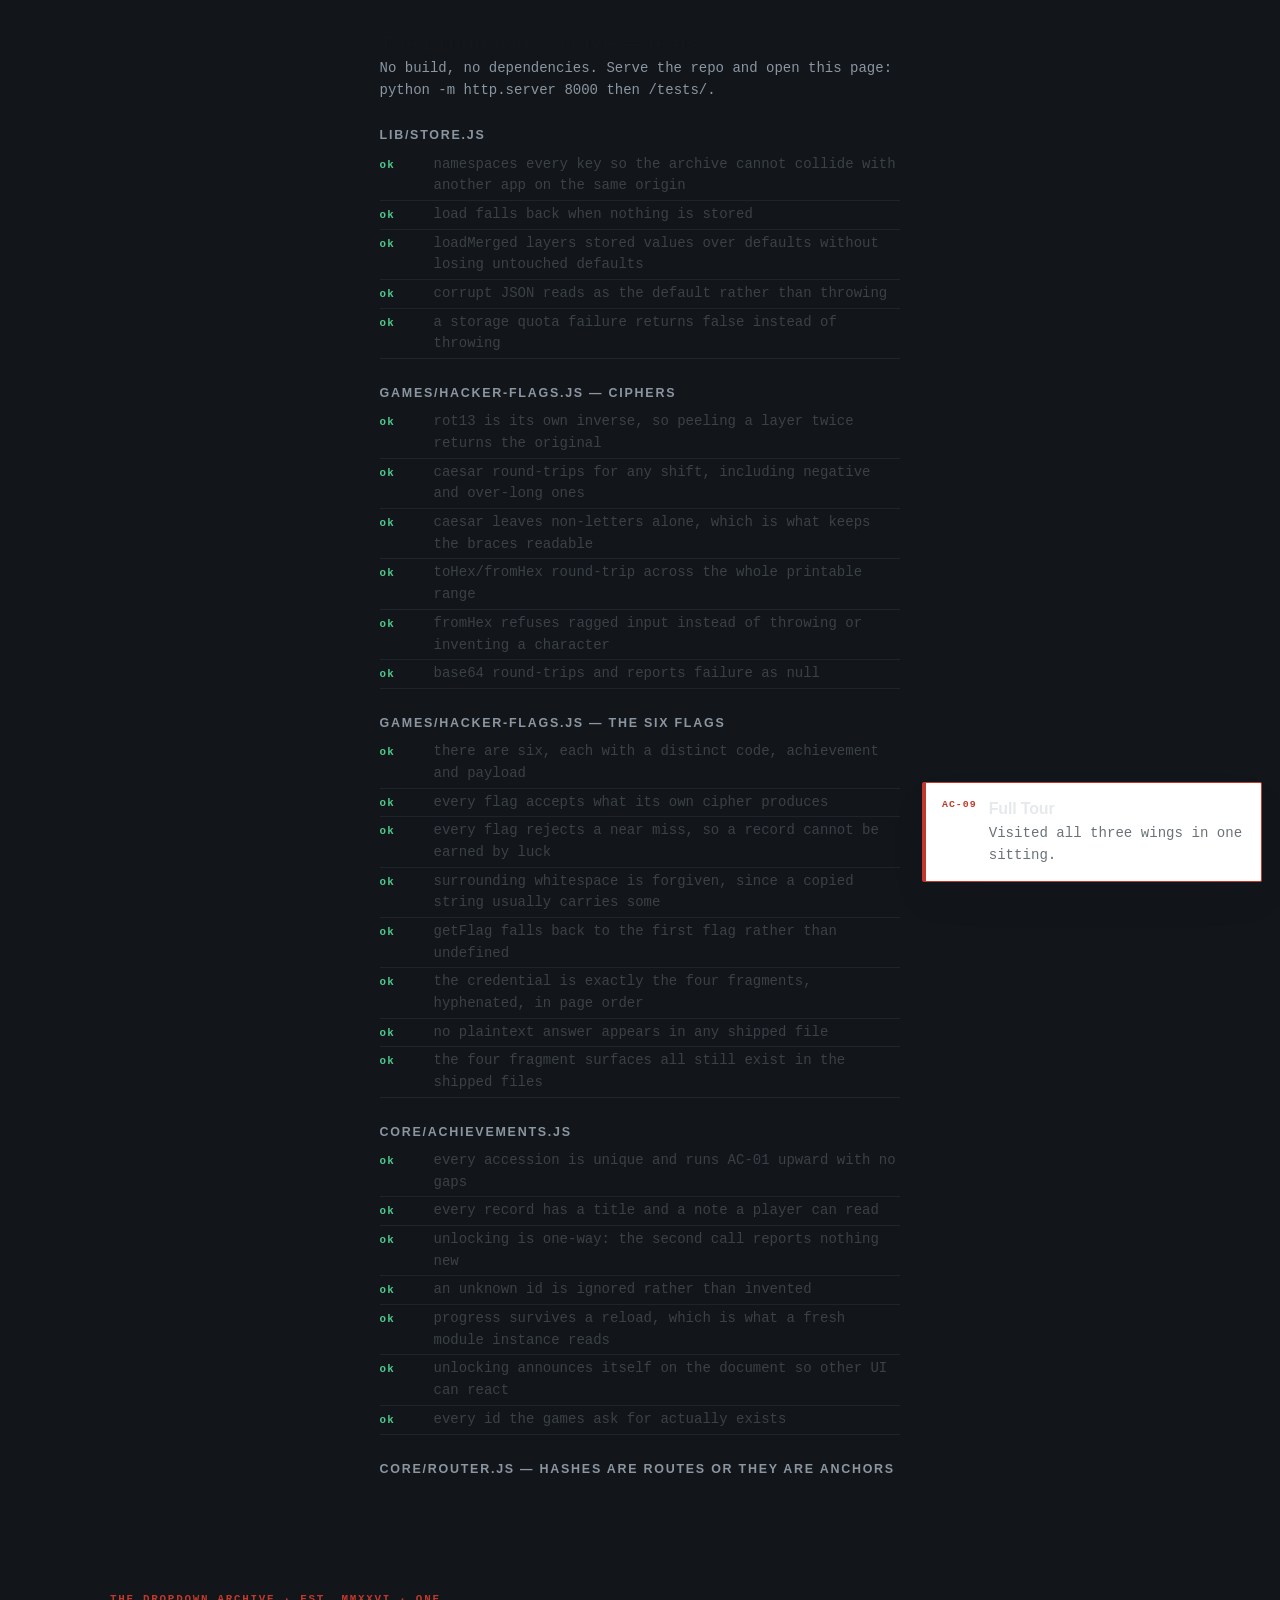
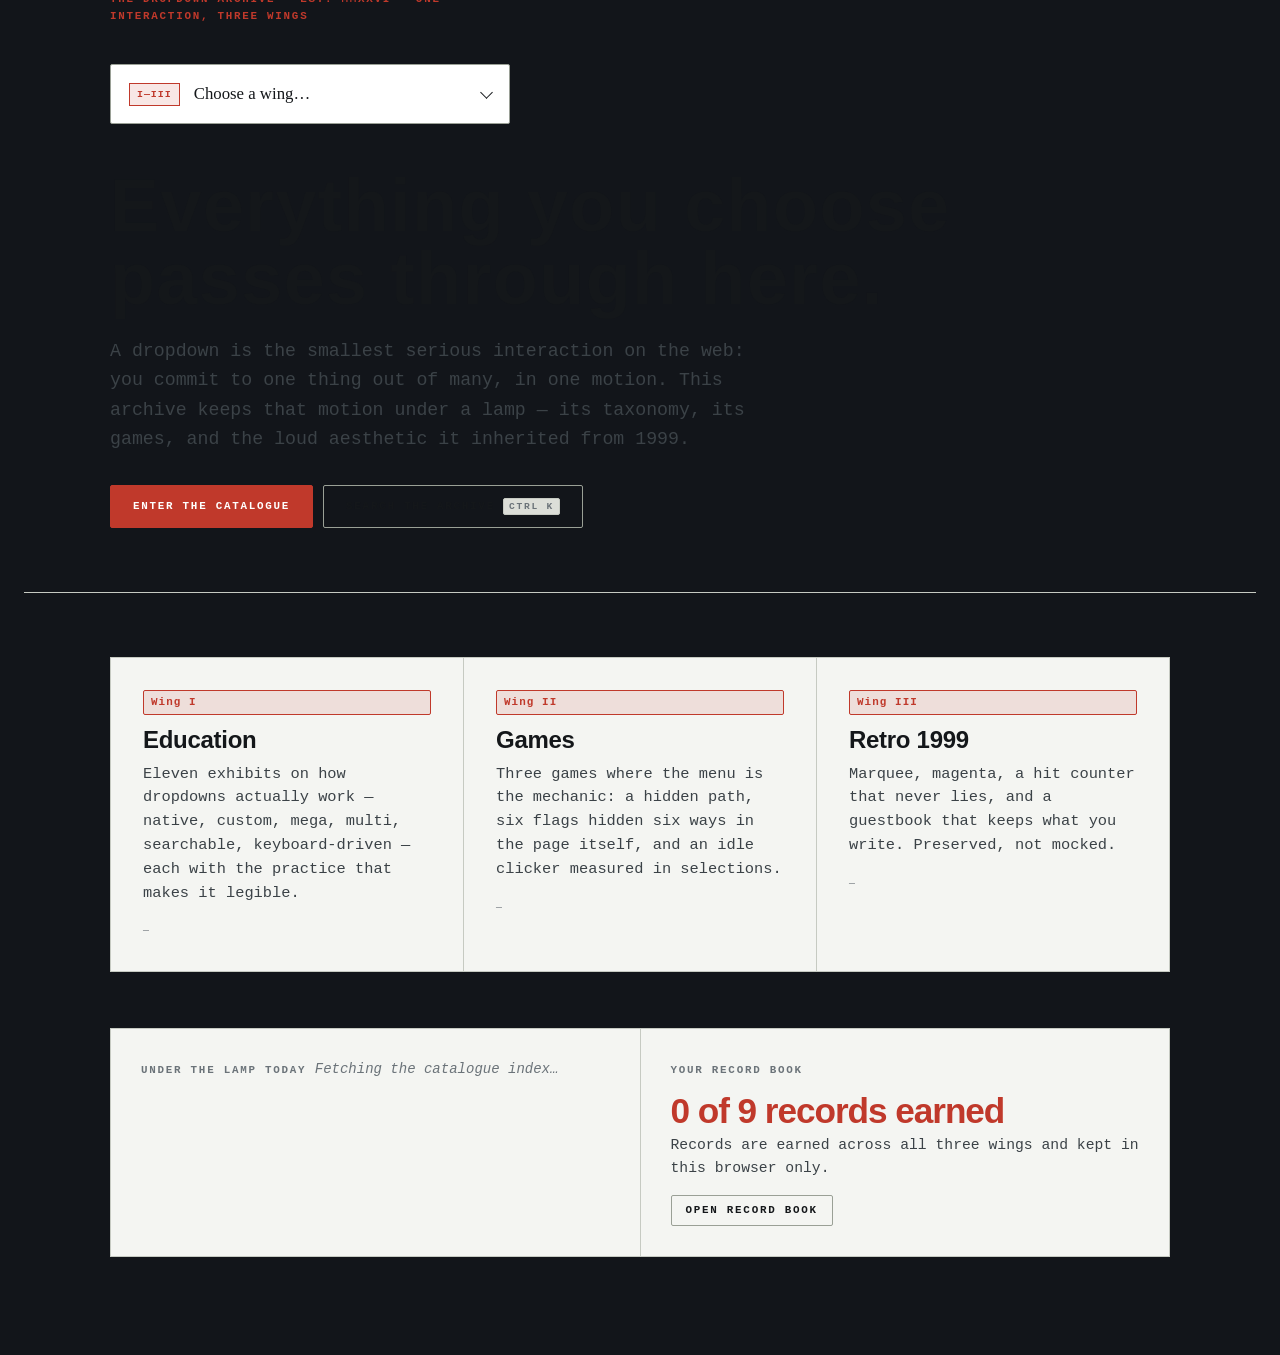
==== commit b74d8643: "fix(ui): keep an open list above a press that moves focus Nothing inside these lists is focusable — " ====
--- a/tests/index.html
+++ b/tests/index.html
@@ -55,10 +55,14 @@
         import "./cases/store.js";
         import "./cases/ciphers.js";
         import "./cases/achievements.js";
+        import "./cases/router.js";
         import "./cases/select.js";
+        import "./cases/menu.js";
+        import "./cases/scrollbar.js";
         import "./cases/hacker.js";
         import "./cases/find-path.js";
         import "./cases/lazy-drop.js";
+        import "./cases/education.js";
         import "./cases/docs.js";
 
         await run();
--- a/css/games.css
+++ b/css/games.css
@@ -553,6 +553,17 @@
 	animation-delay: calc(var(--tier-index, 1) * 70ms);
 }
 
+/* "tier-arrive" fills a transform for ever — fill-mode both leaves the end
+   value, matrix(1,0,0,1,0,0), in place, and any non-none transform makes an
+   element its own stacking context. So the listbox's z-index: 60 cannot escape
+   its tier, and the tiers themselves paint in DOM order: because they wrap into
+   rows, an open menu on tier 1 overlaps tier 2 and is painted under it. Lift the
+   tier in use above its siblings; z-index applies because a tier is a flex item,
+   so it needs no position of its own. */
+.tier:has(.is-open) {
+	z-index: 1;
+}
+
 @keyframes tier-arrive {
 	from { opacity: 0; transform: translateY(10px) scale(0.94); }
 	to   { opacity: 1; transform: translateY(0) scale(1); }
